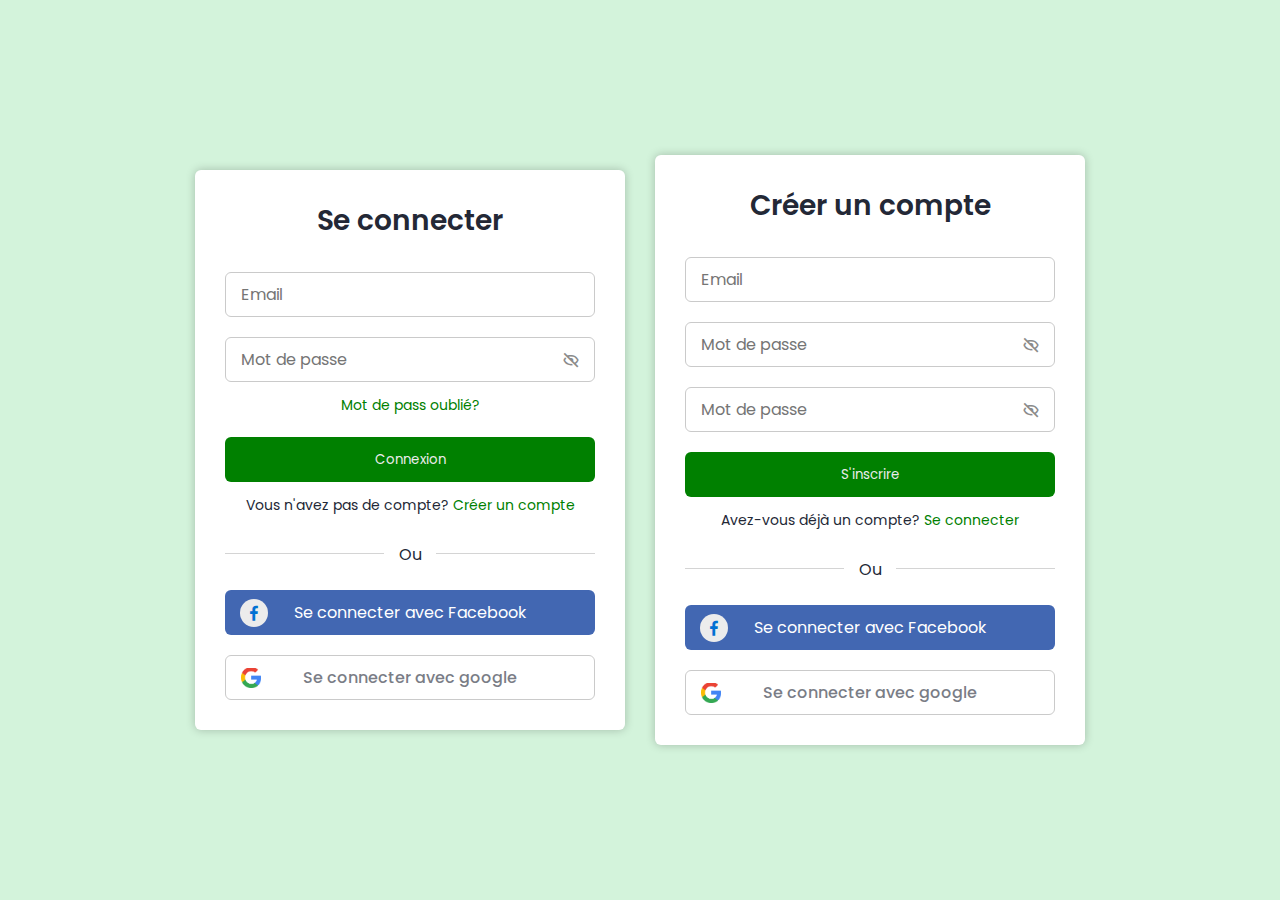
==== login.html @ 1bec9b3e "mise en ligne" ====
<!DOCTYPE html>
<html lang="en">
<head>
    <meta charset="UTF-8">
    <meta name="viewport" content="width=device-width, initial-scale=1.0">
    <title>Page de connexion</title>

    <!--css stays here-->
    <link rel="stylesheet" href="./src/css/login.css">

    
    <!--Boxicons css-->
    <link href='https://unpkg.com/boxicons@2.1.4/css/boxicons.min.css' rel='stylesheet'>
</head>
<body>
    <section class="container forms">
        <div class="form login">
            <div class="form__content">
                <header>Se connecter</header>

                <form action="#">
                    <div class="field input__field">
                        <input type="email" class="input" placeholder="Email">
                    </div>

                    <div class="field input__field">
                        <input type="password" class="password" placeholder="Mot de passe ">
                        <i class='bx bx-hide eye__icon'></i>
                    </div>

                    <div class="form__link">
                        <a href="#" class="forgot-pass">Mot de pass oublié?</a>
                    </div>

                    <div class="field button__field">
                        <button>connexion</button>
                    </div>
                </form>

                <div class="form__link">
                    <span>Vous n'avez pas de compte? </span><a href="#" class="link signup__link">Créer un compte</a>
                </div>
            </div>

            <div class="line"></div>

            <div class="media__options">
                <a href="" class="field facebook">
                    <i class='bx bxl-facebook facebook__icon' ></i>
                    <span>Se connecter avec Facebook</span>
                </a>
            </div>

            <div class="media__options">
                <a href="" class="field google">
                    <img src="./assets/icons/google-icons.png" class="google__icon" alt="google icon">
                    <span>Se connecter avec google</span>
                </a>
            </div>
        </div>

        <div class="form login">
            <div class="form__content">
                <header>Créer un compte</header>

                <form action="#">
                    <div class="field input__field">
                        <input type="email" class="input" placeholder="Email">
                    </div>

                    <div class="field input__field">
                        <input type="password" class="password" placeholder="Mot de passe ">
                        <i class='bx bx-hide eye__icon'></i>
                    </div>

                    <div class="field input__field">
                        <input type="password" class="password" placeholder="Mot de passe ">
                        <i class='bx bx-hide eye__icon'></i>
                    </div>

                    <div class="field button__field">
                        <button>S'inscrire</button>
                    </div>
                </form>

                <div class="form__link">
                    <span>Avez-vous déjà un compte? </span><a href="#" class="link login-link">Se connecter</a>
                </div>
            </div>

            <div class="line"></div>

            <div class="media__options">
                <a href="" class="field facebook">
                    <i class='bx bxl-facebook facebook__icon' ></i>
                    <span>Se connecter avec Facebook</span>
                </a>
            </div>

            <div class="media__options">
                <a href="" class="field google">
                    <img src="./assets/icons/google-icons.png" class="google__icon" alt="google icon">
                    <span>Se connecter avec google</span>
                </a>
            </div>
        </div>
    </section>
    
    
    <!--Script stays here-->
    <script src="./src/js/login.js"></script>
</body>
</html>
---- src/css/login.css ----
/*Google Font - Poppin*/
@import url('https://fonts.googleapis.com/css2?family=Poppins:ital,wght@0,100;0,200;0,300;0,400;0,500;0,600;0,700;0,800;0,900;1,100;1,200;1,300;1,400;1,500;1,600;1,700;1,800;1,900&display=swap');

:root {
    --color-primary: green;
    --color-secondary: #232836;
    --color-third: #ececec;

    --color-white:#fff;

    --text-color: #222;
    --body-color: #d3f3db;

    --main-transition: all .3s ease;
}

*{
    margin: 0;
    padding: 0;
    box-sizing: border-box;
    font-family: 'Poppins', sans-serif;
}

ul {
    list-style: none;
}

a {
    text-decoration: none;
    color: inherit;
}

.container {
    height: 100vh;
    width: 100%;
    display: flex;
    align-items: center;
    justify-content: center;
    column-gap: 30px;
    background-color: var(--body-color);
}

.form {
    max-width: 430px;
    width: 100%;
    padding: 30px;
    border-radius: 6px;
    background: #fff;
    box-shadow: 0px 0px 10px rgba(0, 0, 0, 0.226);
}

header {
    font-size: 28px;
    font-weight: 600;
    color: #232836;
    text-align: center;
}

form {
    margin-top: 30px;
}

.form .field {
    position: relative;
    height: 45px;
    width: 100%;
    margin-top: 20px;
    border-radius: 6px;
}

.field input,
.field button {
    height: 100%;
    width: 100%;
    border: none;
    border-radius: 6px;
}

.field input {
    outline: none;
    font-size: 16px;
    font-weight: 400;
    padding: 0 15px;
    border: 1px solid #cacaca;
    transition: var(--main-transition);
}

.field input:focus {
    border-bottom-width: 2px;
    border-bottom-color: var(--color-primary);
}

.eye__icon {
    position: absolute;
    top: 50%;
    right: 10px;
    transform: translateY(-50%);
    font-size: 18px;
    color: #8b8b8b;
    cursor: pointer;
    padding: 5px;
}

.field button {
    color: var(--color-third);
    background-color: var(--color-primary);
    text-transform: capitalize;
    cursor: pointer;
    transition: var(--main-transition);
}

.field button:hover {
    background-color: #06a013;
}

.form__link {
    margin-top: 10px;
    text-align: center;
}

.form__link span,
.form__link a {
    font-size: 14px;
    font-weight: 400;
    color: var(--color-secondary);
}

.form a {
    color: var(--color-primary);
}

.form__content a:hover {
    text-decoration: underline;
}

.line {
    position: relative;
    height: 1px;
    width: 100%;
    margin: 36px 0;
    background-color: #d4d4d4;
}

.line::before {
    content: "Ou";
    position: absolute;
    top: 50%;
    left: 50%;
    transform: translate(-50%, -50%);
    background-color: var(--color-white);
    color: var(--color-secondary);
    padding: 0 15px;
}

.media__options a {
    display: flex;
    flex-direction: row;
    align-items: center;
    justify-content: center;
}

a.facebook {
    color: #fff;
    background-color: #4267b2;
}

a.facebook .facebook__icon {
    height: 28px;
    width: 28px;
    color: #0171d3;
    font-size: 20px;
    border-radius: 50%;
    display: flex;
    align-items: center;
    justify-content: center;
    background-color: var(--color-third);
}

.facebook__icon,
.google__icon {
    position: absolute;
    top: 50%;
    left: 15px;
    transform: translateY(-50%);
}

a .google__icon {
    width: 20px;
    height: 20px;
    object-fit: cover;
}

a.google {
    border: 1px solid #cacaca;
}

a.google span {
    font-weight: 500;
    opacity: 0.6;
    color: var(--color-secondary);
}
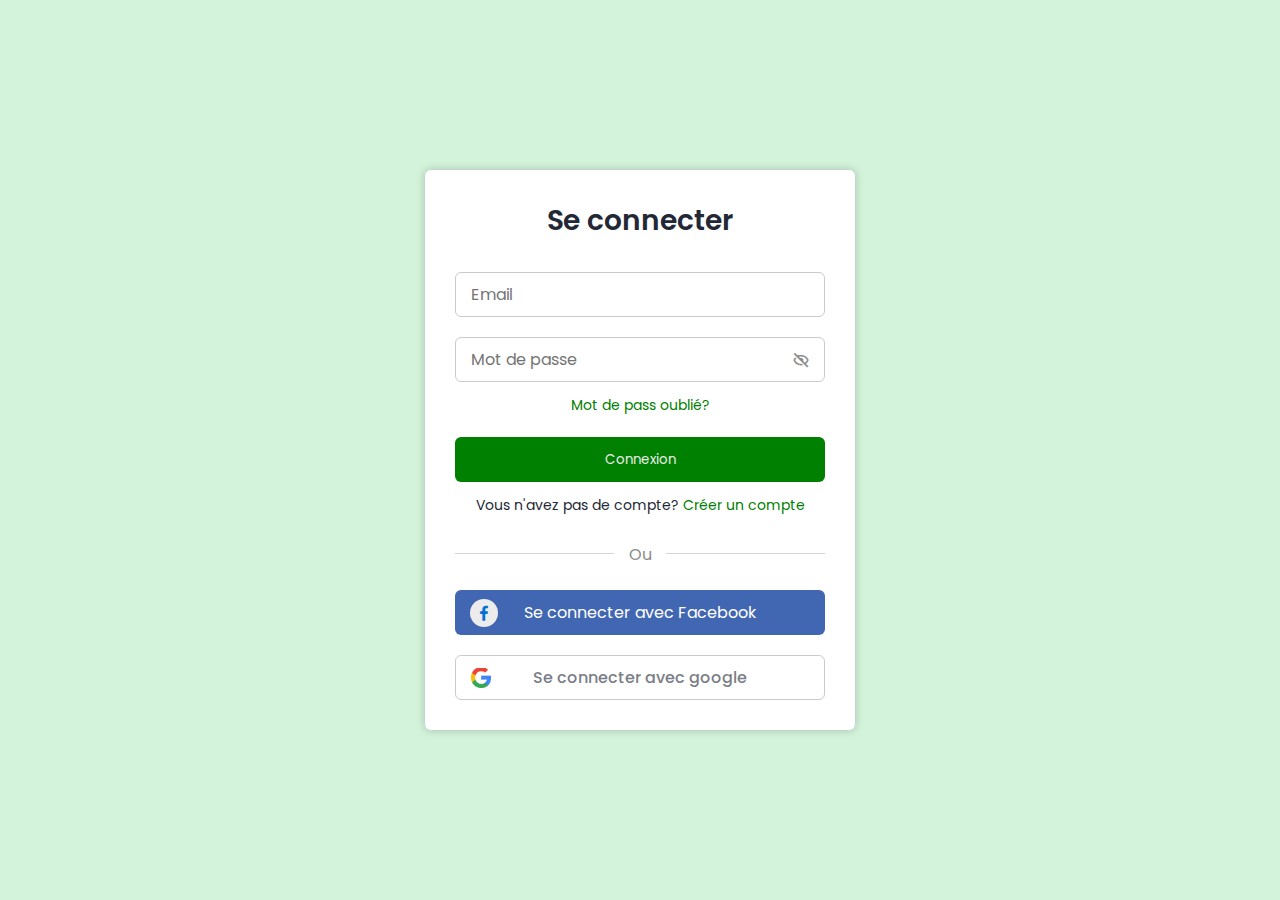
==== commit 4c0c578c: "sythème de connexion terminé, frontend uniquement" ====
--- a/login.html
+++ b/login.html
@@ -20,11 +20,11 @@
 
                 <form action="#">
                     <div class="field input__field">
-                        <input type="email" class="input" placeholder="Email">
+                        <input type="email" class="input" placeholder="Email" required>
                     </div>
 
                     <div class="field input__field">
-                        <input type="password" class="password" placeholder="Mot de passe ">
+                        <input type="password" class="password" placeholder="Mot de passe " required>
                         <i class='bx bx-hide eye__icon'></i>
                     </div>
 
@@ -59,22 +59,21 @@
             </div>
         </div>
 
-        <div class="form login">
+        <div class="form signup">
             <div class="form__content">
                 <header>Créer un compte</header>
 
                 <form action="#">
                     <div class="field input__field">
-                        <input type="email" class="input" placeholder="Email">
+                        <input type="text" class="input" placeholder="Nom(s) et Prénom(s)" required>
                     </div>
 
                     <div class="field input__field">
-                        <input type="password" class="password" placeholder="Mot de passe ">
-                        <i class='bx bx-hide eye__icon'></i>
+                        <input type="email" class="input" placeholder="Email" required>
                     </div>
 
                     <div class="field input__field">
-                        <input type="password" class="password" placeholder="Mot de passe ">
+                        <input type="password" class="password" placeholder="Mot de passe " required>
                         <i class='bx bx-hide eye__icon'></i>
                     </div>
 
--- a/src/css/login.css
+++ b/src/css/login.css
@@ -41,12 +41,29 @@
 }
 
 .form {
+    position: absolute;
     max-width: 430px;
     width: 100%;
     padding: 30px;
     border-radius: 6px;
     background: #fff;
     box-shadow: 0px 0px 10px rgba(0, 0, 0, 0.226);
+    transition: all .6s ease-in;
+}
+
+.form.signup {
+    opacity: 0;
+    pointer-events: none;
+}
+
+.forms.show__signup .form.signup{
+    opacity: 1;
+    pointer-events: auto;
+}
+
+.forms.show__signup .form.login {
+    opacity: 0;
+    pointer-events: none;
 }
 
 header {
@@ -148,7 +165,7 @@
     left: 50%;
     transform: translate(-50%, -50%);
     background-color: var(--color-white);
-    color: var(--color-secondary);
+    color: #8b8b8b;
     padding: 0 15px;
 }
 
@@ -198,4 +215,10 @@
     font-weight: 500;
     opacity: 0.6;
     color: var(--color-secondary);
+}
+
+@media screen and (max-width:400px) {
+    .form {
+        padding: 15px 10px;
+    }
 }